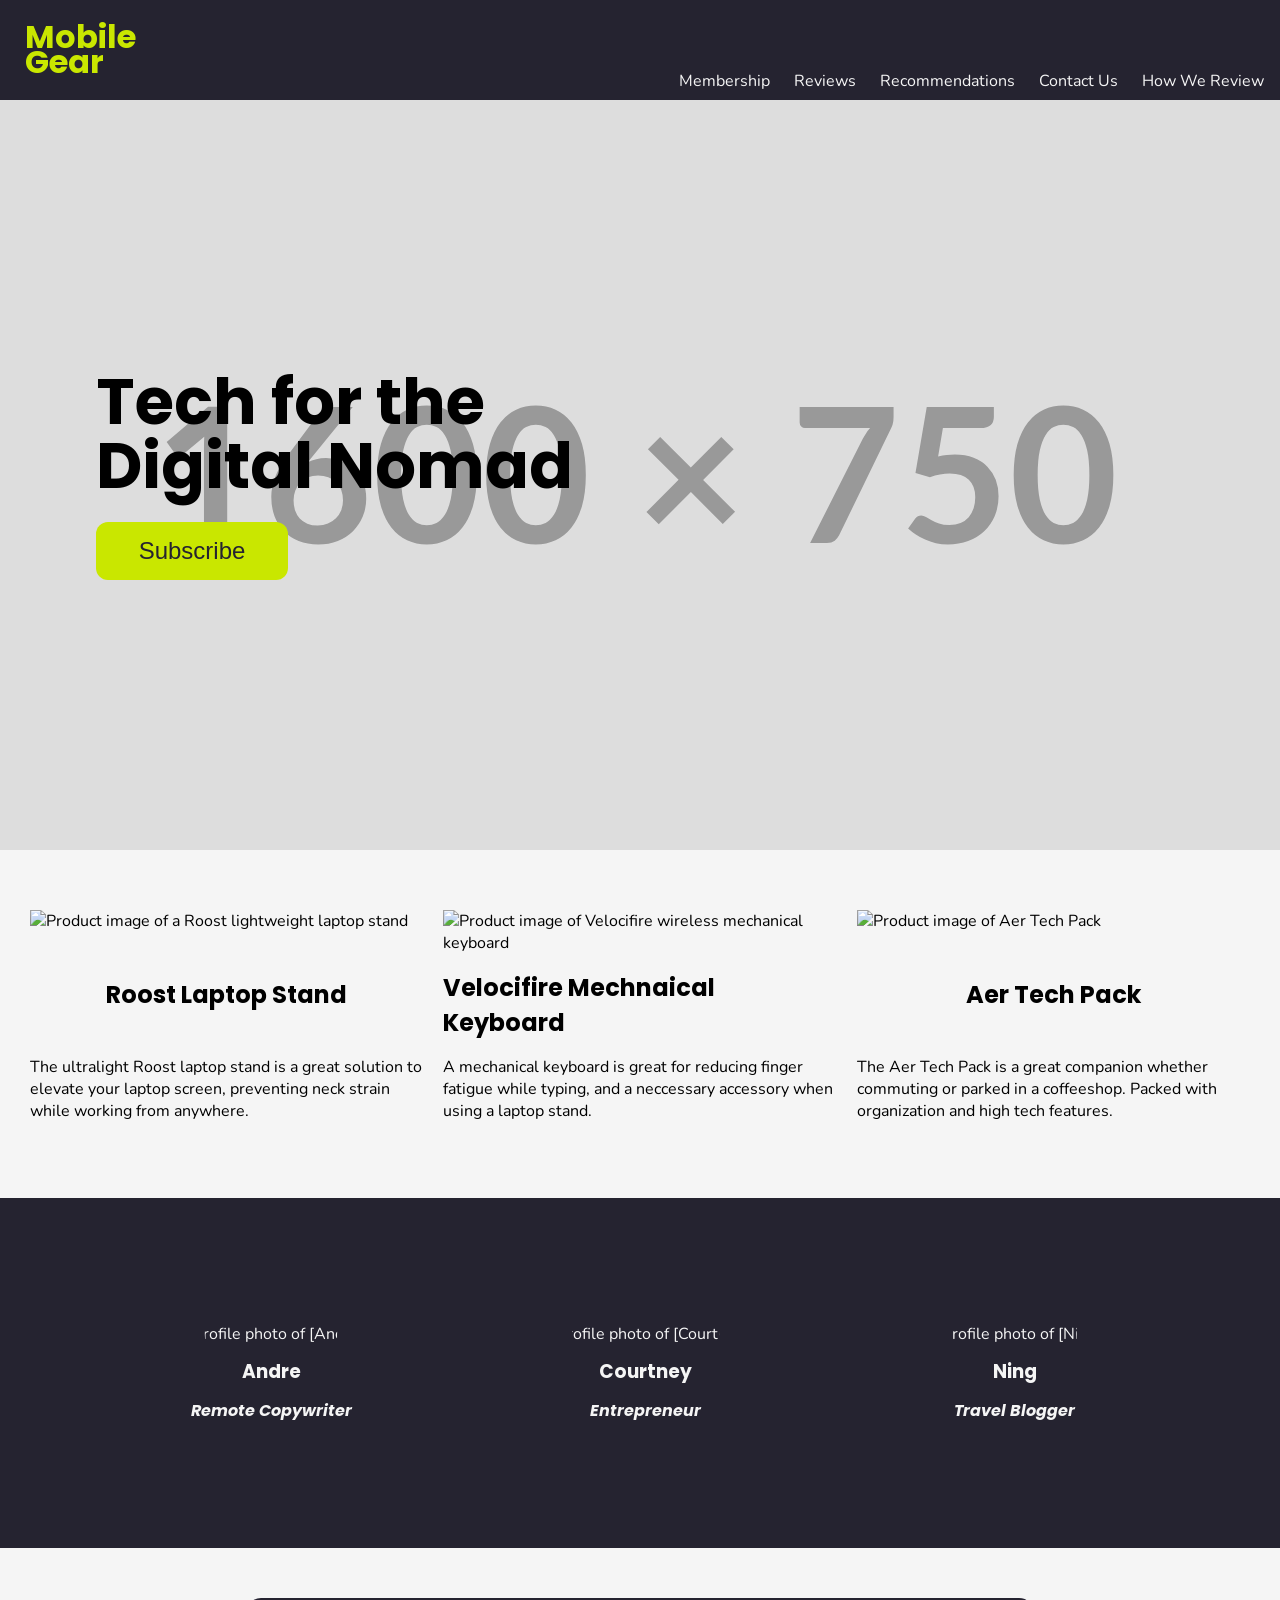
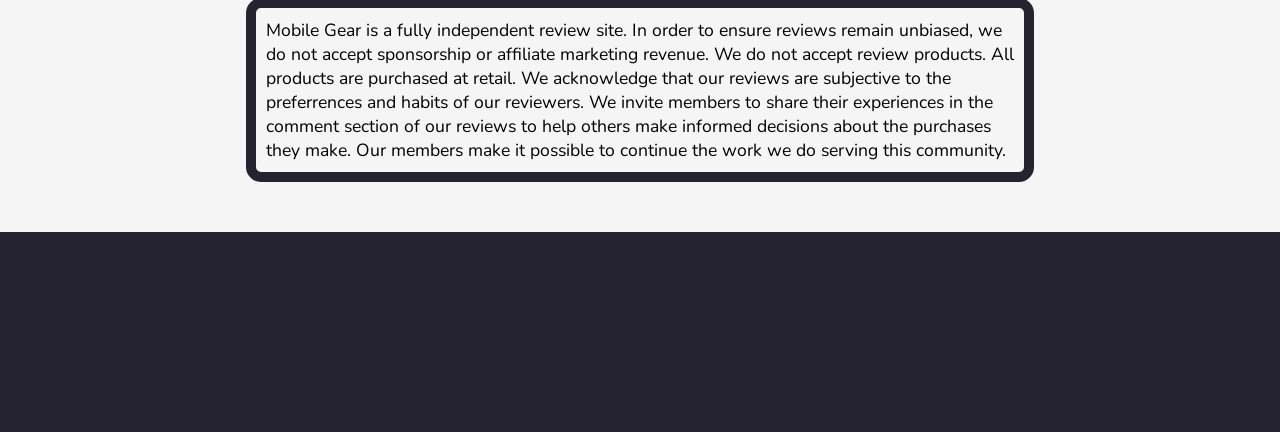
==== index.html @ 95fa6e48 "Add files via upload" ====
<!DOCTYPE html>
<html lang="en">
  <head>
    <meta charset="UTF-8">
    <meta name="viewport" content="width=device-width, initial-scale=1.0">
    <meta http-equiv="X-UA-Compatible" content="ie=edge">
    <title>Home - mobilegear.com</title>
    <link rel="preconnect" href="https://fonts.googleapis.com">
    <link rel="preconnect" href="https://fonts.gstatic.com" crossorigin>
    <link href="https://fonts.googleapis.com/css2?family=Nunito:ital,wght@0,200..1000;1,200..1000&family=Poppins:ital,wght@0,100;0,200;0,300;0,400;0,500;0,600;0,700;0,800;0,900;1,100;1,200;1,300;1,400;1,500;1,600;1,700;1,800;1,900&display=swap" rel="stylesheet">
    <link rel="stylesheet" href="style.css">
  </head>
  <body>
    <header>
        <h1>Mobile<br>Gear</h1>
        <nav>
            <ul>
                <li>Membership</li>
                <li>Reviews</li>
                <li><a href="recommendations.html">Recommendations</a></li>
                <li>Contact Us</li>
                <li>How We Review</li>
            </ul>
        </nav>
    </header>
        <div class="hero">
            <h1>Tech for the<br>Digital Nomad</h1>
            <button class="cta">Subscribe</button>
        </div>
        <div class="articles">
            <div class="spotlight">
                <img src="https://placehold.co/400" alt="Product image of a Roost lightweight laptop stand">
                <h2>Roost Laptop Stand</h2>
                <p>The ultralight Roost laptop stand is a great solution to elevate your laptop screen, preventing neck strain while working from anywhere.  </p>
            </div>
            <div class="spotlight">
                <img src="https://placehold.co/400" alt="Product image of Velocifire wireless mechanical keyboard">
                <h2>Velocifire Mechnaical Keyboard</h2>
                <p>A mechanical keyboard is great for reducing finger fatigue while typing, and a neccessary accessory when using a laptop stand.</p>
            </div>
            <div class="spotlight">
                <img src="https://placehold.co/400" alt="Product image of Aer Tech Pack">
                <h2>Aer Tech Pack</h2>
                <p>The Aer Tech Pack is a great companion whether commuting or parked in a coffeeshop. Packed with organization and high tech features.</p>
            </div>
        </div>
        <div class="reviewers">
            <div class="profile">
                <img src="https://placehold.co/150" alt="profile photo of [Andre]">
                <h3>Andre</h3>
                <h4><em>Remote Copywriter</em></h4>
            </div>
            <div class="profile">
                <img src="https://placehold.co/150" alt="profile photo of [Courtney]">
                <h3>Courtney</h3>
                <h4><em>Entrepreneur</em></h4>
            </div>
            <div class="profile">
                <img src="https://placehold.co/150" alt="profile photo of [Ning]">
                <h3>Ning</h3>
                <h4><em>Travel Blogger</em></h4>
            </div>
        </div>
        <div class="disclosure">
            <p>Mobile Gear is a fully independent review site.  In order to ensure reviews remain unbiased, we do not accept sponsorship or affiliate marketing revenue.  We do not accept review products.  All products are purchased at retail.  We acknowledge that our reviews are subjective to the preferrences and habits of our reviewers.  We invite members to share their experiences in the comment section of our reviews to help others make informed decisions about the purchases they make.  Our members make it possible to continue the work we do serving this community.</p>
        </div>
        <footer>

        </footer>
  </body>
</html>
---- style.css ----
body {
    font-family: "Nunito", serif;
    max-width: 1600px;
    margin: auto;
    background-color: whitesmoke;
}

header {
    background-color: #252330;
    height: 100px;
    display: flex;
    justify-content: space-between;
    align-items: flex-end;
    color: whitesmoke;
}


h1, h2, h3, h4 {
    font-family: "Poppins", serif;
}

header h1 {
    color: #c9e700;
    line-height: 0.8;
    margin: 25px;
}

header ul {
    list-style-type: none;
    display: flex;
    gap: 1.5rem;
    margin: 0;
    padding: 0.5rem 1rem;
}

ul a {
    color: whitesmoke;
    text-decoration: none;
}

ul a:hover {
    text-decoration: underline;
}

h1 a {
    text-decoration: none;
    color: #c9e700;
}

.hero {
    background: url(1600x750.svg);
    background-position: center;
    background-repeat: no-repeat;
    height: 750px;
    display: flex;
    flex-direction: column;
    justify-content: center;
}

.hero h1 {
    font-size: 4em;
    padding: 0 1.5em;
    margin: 0;
    line-height: 1em;
}

.cta {
    background-color: #c9e700;
    border: none;
    border-radius: 12px;
    color: #252330;
    padding: 15px 32px;
    text-align: center;
    text-decoration: none;
    display: inline-block;
    font-size: 24px;
    width: 8em;
    margin-left: 96px;
    margin-top: 1em;
  }

.articles {
    display: flex;
    justify-content: space-around;
    padding: 50px 20px;
    margin: auto;
}

.spotlight {
   display: flex;
   flex-direction: column;
   width: 400px;
   margin: 10px; 
}

.spotlight h2 {
    margin: auto;
    padding-top: 16px;
}

.reviewers {
    background-color: #252330;
    height: 350px;
    display: flex;
    justify-content: space-evenly;
    align-items: center;
    color: whitesmoke;
    text-align: center;
    margin-bottom: 30px;
}

.reviewers img {
    clip-path: circle(50%);
}

.profile h3 {
    margin: 12px;
}

.profile h4 {
    margin: 0;
}

.disclosure {
    margin: auto;
    margin-top: 50px;
    margin-bottom: 50px;
    width: 60%;
    border: 10px solid #252330;
    border-radius: 15px;
    font-size: 1.1em;
}

.disclosure p {
    margin: 0;
    padding: 10px;
}

.resources h1 {
    font-size: 4em;
    padding: 2em;
    margin: auto;
    text-align: center;
}

.products {
    padding: 4em;
    display: flex;
    justify-content: space-around;
}

.list h2 {
    text-align: center;
}

footer {
    height: 200px;
    background-color: #252330;
}
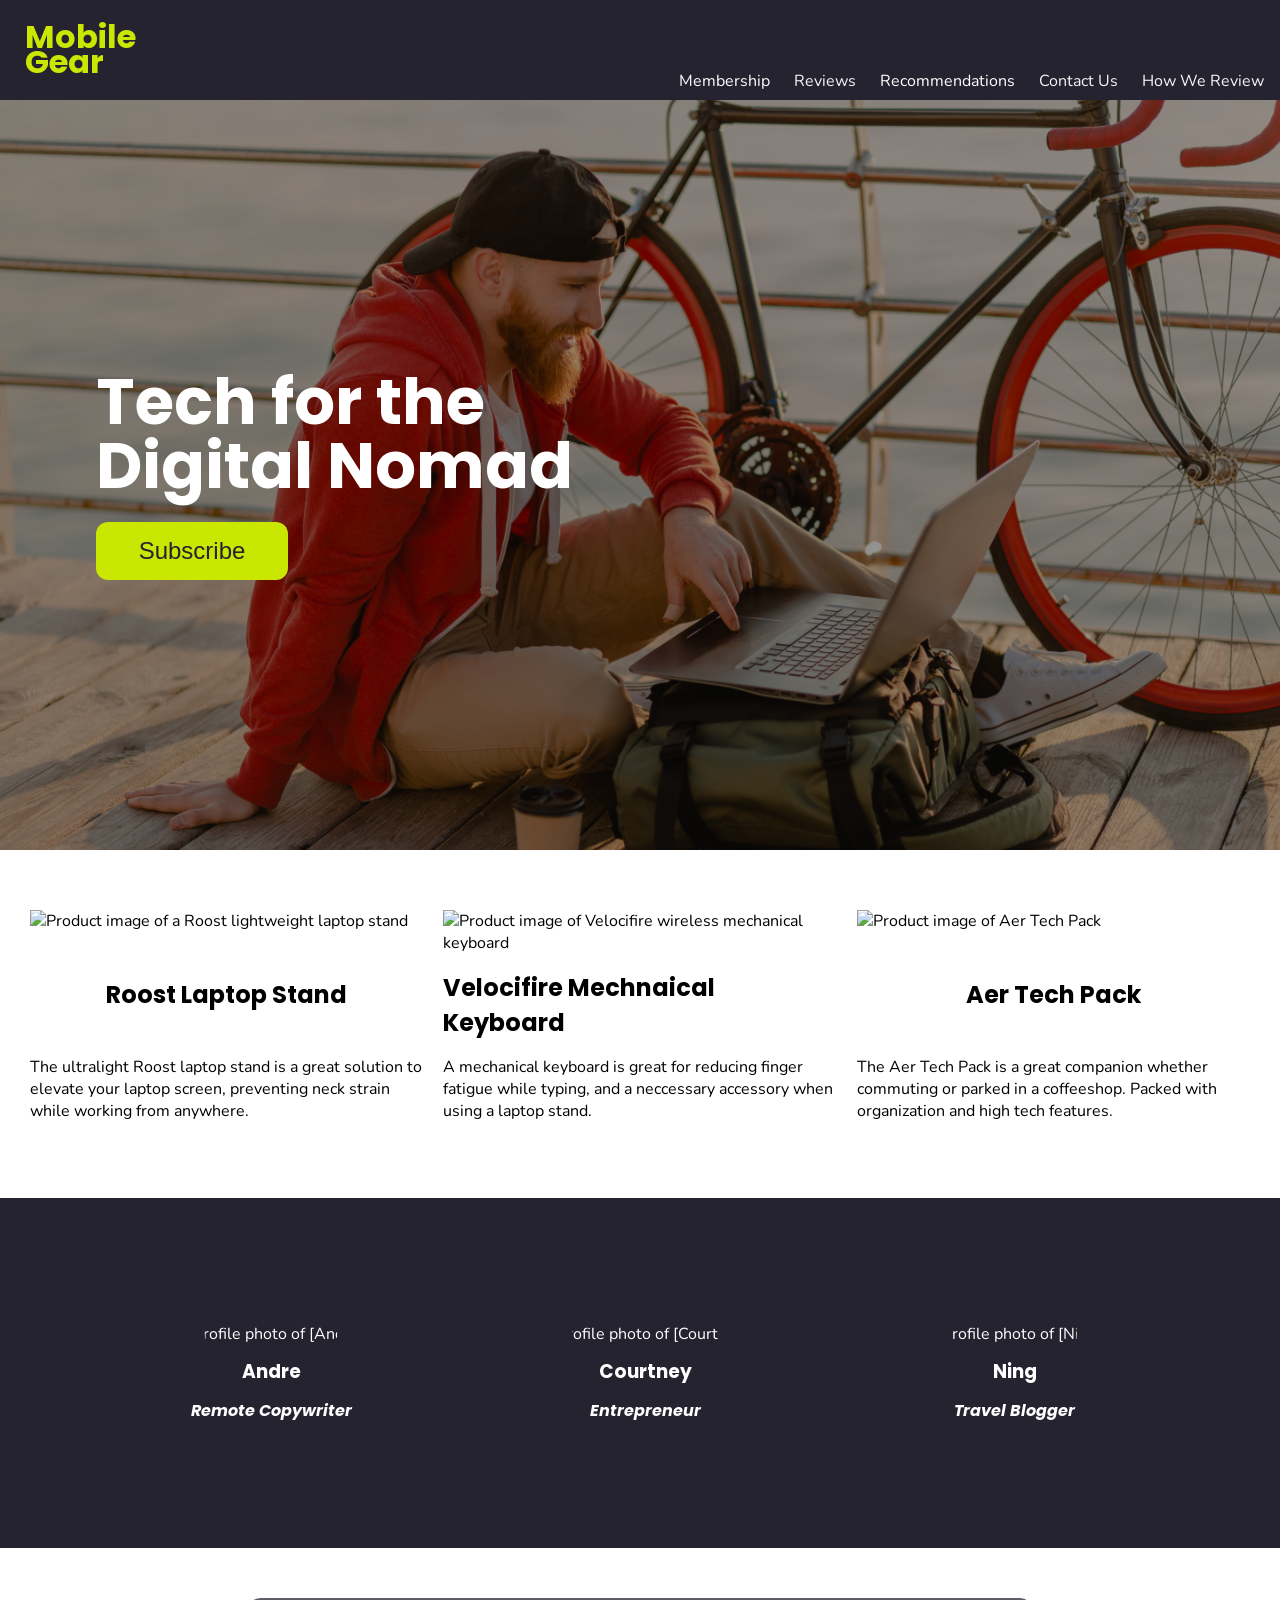
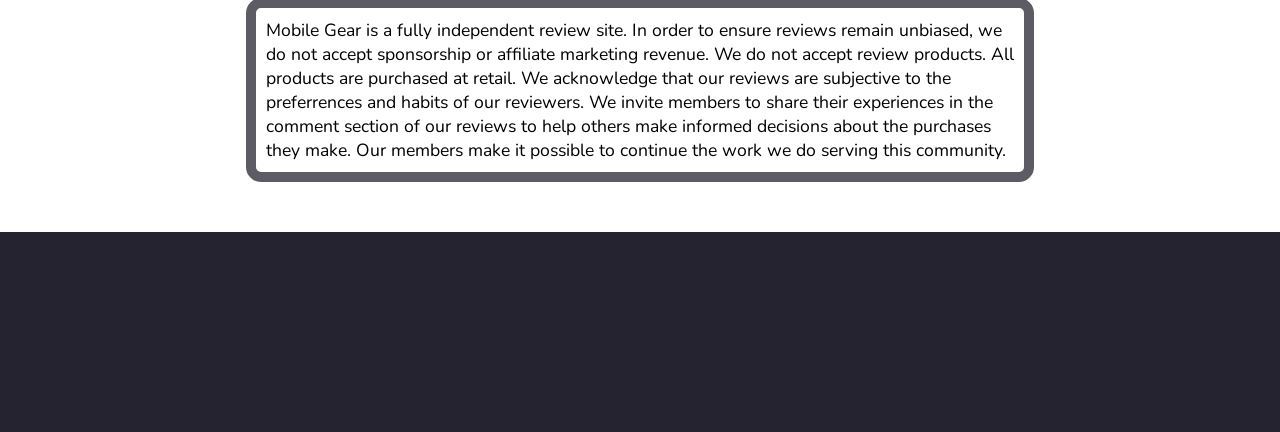
==== commit 62a9b802: "Add files via upload Added Membership page" ====
--- a/index.html
+++ b/index.html
@@ -3,7 +3,6 @@
   <head>
     <meta charset="UTF-8">
     <meta name="viewport" content="width=device-width, initial-scale=1.0">
-    <meta http-equiv="X-UA-Compatible" content="ie=edge">
     <title>Home - mobilegear.com</title>
     <link rel="preconnect" href="https://fonts.googleapis.com">
     <link rel="preconnect" href="https://fonts.gstatic.com" crossorigin>
@@ -12,10 +11,10 @@
   </head>
   <body>
     <header>
-        <h1>Mobile<br>Gear</h1>
+        <h1><a href="index.html">Mobile<br>Gear</a></h1>
         <nav>
             <ul>
-                <li>Membership</li>
+                <li><a href="membership.html">Membership</a></li>
                 <li>Reviews</li>
                 <li><a href="recommendations.html">Recommendations</a></li>
                 <li>Contact Us</li>
--- a/style.css
+++ b/style.css
@@ -1,12 +1,19 @@
+:root {
+    --cloud: #ffffff;
+    --pixel: #252330;
+    --spark: #c9e700;
+    --daypack: #5d5b64;
+}
+
 body {
     font-family: "Nunito", serif;
     max-width: 1600px;
     margin: auto;
-    background-color: whitesmoke;
+    background-color: var(--cloud);
 }
 
 header {
-    background-color: #252330;
+    background-color: var(--pixel);
     height: 100px;
     display: flex;
     justify-content: space-between;
@@ -20,7 +27,7 @@
 }
 
 header h1 {
-    color: #c9e700;
+    color: var(--spark);
     line-height: 0.8;
     margin: 25px;
 }
@@ -34,7 +41,7 @@
 }
 
 ul a {
-    color: whitesmoke;
+    color: var(--cloud);
     text-decoration: none;
 }
 
@@ -44,17 +51,26 @@
 
 h1 a {
     text-decoration: none;
-    color: #c9e700;
+    color: var(--spark);
 }
 
 .hero {
-    background: url(1600x750.svg);
     background-position: center;
     background-repeat: no-repeat;
     height: 750px;
     display: flex;
     flex-direction: column;
     justify-content: center;
+    position: relative;
+}
+
+.hero::before {
+    background-image: url(hero.jpg);
+    background-size: cover;
+    position: absolute;
+    inset: 0;
+    filter: brightness(60%);
+    content: '';
 }
 
 .hero h1 {
@@ -62,13 +78,15 @@
     padding: 0 1.5em;
     margin: 0;
     line-height: 1em;
+    color: var(--cloud);
+    isolation: isolate;
 }
 
 .cta {
-    background-color: #c9e700;
+    background-color: var(--spark);
     border: none;
     border-radius: 12px;
-    color: #252330;
+    color: var(--pixel);
     padding: 15px 32px;
     text-align: center;
     text-decoration: none;
@@ -77,6 +95,7 @@
     width: 8em;
     margin-left: 96px;
     margin-top: 1em;
+    isolation: isolate;
   }
 
 .articles {
@@ -99,12 +118,12 @@
 }
 
 .reviewers {
-    background-color: #252330;
+    background-color: var(--pixel);
     height: 350px;
     display: flex;
     justify-content: space-evenly;
     align-items: center;
-    color: whitesmoke;
+    color: var(--cloud);
     text-align: center;
     margin-bottom: 30px;
 }
@@ -126,7 +145,7 @@
     margin-top: 50px;
     margin-bottom: 50px;
     width: 60%;
-    border: 10px solid #252330;
+    border: 10px solid var(--daypack);
     border-radius: 15px;
     font-size: 1.1em;
 }
@@ -155,6 +174,68 @@
 
 footer {
     height: 200px;
-    background-color: #252330;
-}
-
+    background-color: var(--pixel);
+}
+
+.membershiptable h1 {
+    text-align: center;
+    padding: 2em;
+}
+
+table {
+    margin-left: auto;
+    margin-right: auto;
+    border-collapse: collapse;
+    border: 7px solid var(--daypack);
+    border-radius: 50px;
+    text-align: center;
+    table-layout: fixed;
+    margin-bottom: 3em;
+}
+
+th {
+    font-size: 2em;
+}
+
+td {
+    font-size: 1.5em;
+}
+
+th, td {
+    border: 5px solid var(--daypack);
+    padding: 1em;
+}
+
+.signup {
+    background-color: var(--pixel);
+}
+
+.signup h1 {
+    text-align: center;
+    padding: 2em;
+    color: var(--cloud);
+}
+
+.signup form {
+    padding-left: 2em;
+    padding-bottom: 2em;
+}
+
+label {
+    color: var(--cloud);
+}
+
+input[type=text],
+input[type=email] {
+    width: 250px;
+    height: 25px;
+}
+
+input[type=submit] {
+    padding: 5px 15px;
+    margin-top: 5px;
+    background: var(--spark);
+    border: 0 none;
+    cursor: pointer;
+    border-radius: 5px;
+}
